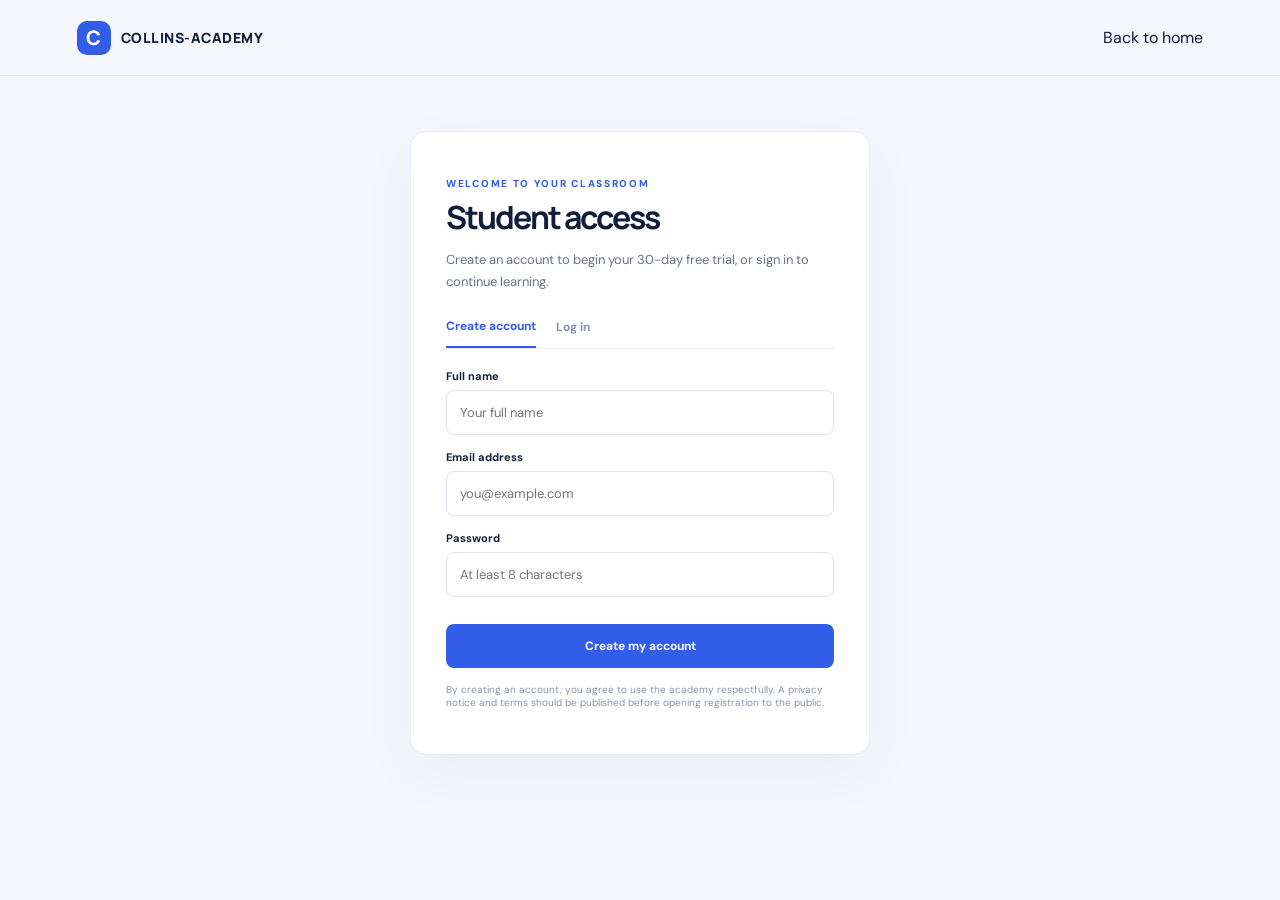
==== auth.html @ 48eae014 "Add files via upload" ====
<!doctype html>
<html lang="en"><head><meta charset="utf-8"><meta name="viewport" content="width=device-width,initial-scale=1"><title>Student access | Collins-Academy</title><link rel="stylesheet" href="styles.css"></head>
<body class="auth-body"><header class="top"><a class="brand" href="index.html"><span class="mark">C</span> COLLINS-ACADEMY</a><a href="index.html">Back to home</a></header>
<main class="auth-wrap"><section class="auth-card"><p class="eyebrow">WELCOME TO YOUR CLASSROOM</p><h1>Student access</h1><p class="muted">Create an account to begin your 30-day free trial, or sign in to continue learning.</p>
<div class="tabs"><button type="button" class="tab active" id="signupTab">Create account</button><button type="button" class="tab" id="loginTab">Log in</button></div>
<form id="signupForm"><label>Full name<input name="fullName" autocomplete="name" required maxlength="80" placeholder="Your full name"></label><label>Email address<input name="email" type="email" autocomplete="email" required placeholder="you@example.com"></label><label>Password<input name="password" type="password" autocomplete="new-password" minlength="8" required placeholder="At least 8 characters"></label><button class="btn wide" type="submit">Create my account</button></form>
<form id="loginForm" hidden><label>Email address<input name="email" type="email" autocomplete="email" required placeholder="you@example.com"></label><label>Password<input name="password" type="password" autocomplete="current-password" required placeholder="Your password"></label><button class="btn wide" type="submit">Log in</button></form>
<p class="message" id="message" role="status" aria-live="polite"></p><p class="tiny">By creating an account, you agree to use the academy respectfully. A privacy notice and terms should be published before opening registration to the public.</p></section></main>
<script type="module" src="auth.js"></script></body></html>
---- styles.css ----
@import url('https://fonts.googleapis.com/css2?family=DM+Sans:wght@400;500;600;700&family=Manrope:wght@400;500;600;700;800&display=swap');
:root{--navy:#101d3b;--blue:#315de8;--muted:#68738b;--pale:#f4f7ff;--line:#e7ebf3}*{box-sizing:border-box}body{margin:0;color:var(--navy);font-family:'DM Sans',sans-serif;background:#fff}a{text-decoration:none;color:inherit}.top{height:76px;padding:0 max(6vw,22px);display:flex;align-items:center;justify-content:space-between;border-bottom:1px solid var(--line)}.brand{font:800 14px Manrope;letter-spacing:.5px;display:flex;align-items:center;gap:10px}.mark{background:var(--blue);color:#fff;width:34px;height:34px;border-radius:10px;display:grid;place-items:center;font-size:20px}.top nav{display:flex;align-items:center;gap:26px;font-size:12px;font-weight:700}.btn{display:inline-flex;align-items:center;justify-content:center;border:0;border-radius:8px;background:var(--blue);color:#fff;padding:14px 20px;font:700 12px 'DM Sans';cursor:pointer}.btn:hover{background:#244bd0}.btn.small{padding:10px 14px}.btn.secondary{background:#edf1ff;color:var(--blue)}.hero{padding:80px max(8vw,24px);display:grid;grid-template-columns:1fr 1fr;gap:45px;align-items:center;background:linear-gradient(110deg,#fff 50%,#f4f7ff 50%)}.eyebrow{font-size:10px;font-weight:800;letter-spacing:1.7px;color:var(--blue)}h1,h2,h3{font-family:Manrope,sans-serif}h1{font-size:clamp(38px,5vw,60px);line-height:1.12;letter-spacing:-2px;margin:17px 0}.hero h1 em{font-style:normal;color:var(--blue)}.lead{font-size:15px;line-height:1.8;color:var(--muted);max-width:490px;margin-bottom:26px}.hint,.tiny{font-size:10px;color:#8993a6;margin-top:15px}.hero-art{display:grid;place-items:center;min-height:280px}.screen{width:min(100%,410px);height:280px;background:#fff;border-radius:16px;box-shadow:0 25px 65px #1b2c571b;padding:28px 35px;transform:rotate(2deg)}.screen span{font-size:9px;letter-spacing:1.4px;color:#8a95a9}.screen strong{display:block;font:800 38px/1.2 Manrope;margin:30px 0 18px}.screen small{color:var(--muted)}.section{padding:75px max(8vw,24px)}h2{font-size:34px;letter-spacing:-1px;margin:12px 0 28px}.grid{display:grid;grid-template-columns:repeat(4,1fr);gap:16px}.grid article,.course-card{padding:24px;border:1px solid var(--line);border-radius:13px;background:#fff}.grid h3{font-size:18px;margin:20px 0 8px}.grid p,.course-card p{font-size:12px;line-height:1.7;color:var(--muted)}.ico{width:42px;height:42px;border-radius:11px;display:grid;place-items:center;font:800 20px Manrope}.coral{background:#fff0ed;color:#e46d57}.green{background:#e9f8f0;color:#219a65}.blue{background:#edf1ff;color:#315de8}.orange{background:#fff4e8;color:#d9822b}.pricing{margin:0 max(8vw,24px) 70px;padding:36px;background:var(--navy);color:#fff;border-radius:15px;display:flex;align-items:center;justify-content:space-between;gap:20px}.pricing h2{margin:10px 0}.pricing p{color:#c7d0e2;font-size:13px;max-width:520px;line-height:1.7}.pricing .eyebrow{color:#9bb0ff}.light{background:#fff;color:var(--blue);white-space:nowrap}footer{border-top:1px solid var(--line);padding:24px max(6vw,22px);font-size:10px;color:#8993a6}.auth-body{background:#f5f7fc;min-height:100vh}.auth-wrap{padding:55px 20px;display:grid;place-items:center}.auth-card{background:#fff;border:1px solid var(--line);border-radius:16px;padding:35px;width:min(100%,460px);box-shadow:0 18px 55px #1b2c570c}.auth-card h1{font-size:32px;margin:10px 0}.muted{color:var(--muted);font-size:13px;line-height:1.7}.tabs{display:flex;border-bottom:1px solid var(--line);margin:25px 0 20px;gap:20px}.tab{border:0;background:none;padding:0 0 12px;font:700 12px 'DM Sans';color:#8792a8;cursor:pointer}.tab.active{color:var(--blue);border-bottom:2px solid var(--blue)}label{display:block;font-size:11px;font-weight:700;margin:15px 0}input{display:block;width:100%;padding:13px;border:1px solid #dfe4ef;border-radius:8px;margin-top:7px;font:13px 'DM Sans'}input:focus{outline:2px solid #cbd6ff;border-color:var(--blue)}.wide{width:100%;margin-top:12px}.message{font-size:12px;color:var(--blue);line-height:1.6}.dash{max-width:1050px;margin:auto;padding:55px 24px}.dash-head{display:flex;justify-content:space-between;align-items:center;gap:20px}.dash-head h1{font-size:38px;margin:10px 0}.trial-box{padding:18px 22px;border-radius:12px;background:#edf1ff;min-width:190px}.trial-box span,.trial-box small{display:block;font-size:9px;letter-spacing:1px;color:#7180a7}.trial-box strong{display:block;font:800 19px Manrope;margin:8px 0}.trial-box small{letter-spacing:0}.dash-title{font-size:23px;margin:45px 0 20px}.dash .grid{grid-template-columns:repeat(2,1fr)}.course-card h3{margin:0 0 10px}.course-card a{display:inline-block;color:var(--blue);font-size:11px;font-weight:800;margin-top:8px}.notice{background:#fff3e8;color:#94500c;padding:16px;border-radius:9px;font-size:12px;margin-top:25px}.progress-panel{margin-top:30px;padding:24px;border:1px solid var(--line);border-radius:12px}.progress-panel h2{font-size:19px;margin:0}.progress-track{height:8px;background:#edf0f6;border-radius:20px;overflow:hidden}.progress-track div{height:100%;background:var(--blue);width:0}.lesson-list{display:grid;gap:15px;margin-top:25px}.lesson{padding:23px;border:1px solid var(--line);border-radius:12px}.lesson h3{font-size:17px;margin:0}.lesson p{font-size:13px;line-height:1.8;color:var(--muted);white-space:pre-wrap}.lesson button{margin-top:8px}@media(max-width:760px){.hero{grid-template-columns:1fr;padding:55px 24px}.grid{grid-template-columns:repeat(2,1fr)}.pricing{align-items:flex-start;flex-direction:column}.dash-head{align-items:flex-start;flex-direction:column}}@media(max-width:520px){.top nav{gap:12px}.top nav>a:not(.btn){display:none}.section{padding:55px 22px}.grid,.dash .grid{grid-template-columns:1fr}.auth-card{padding:25px}.dash-head h1{font-size:31px}.trial-box{width:100%}.pricing{margin:0 20px 55px;padding:26px}}
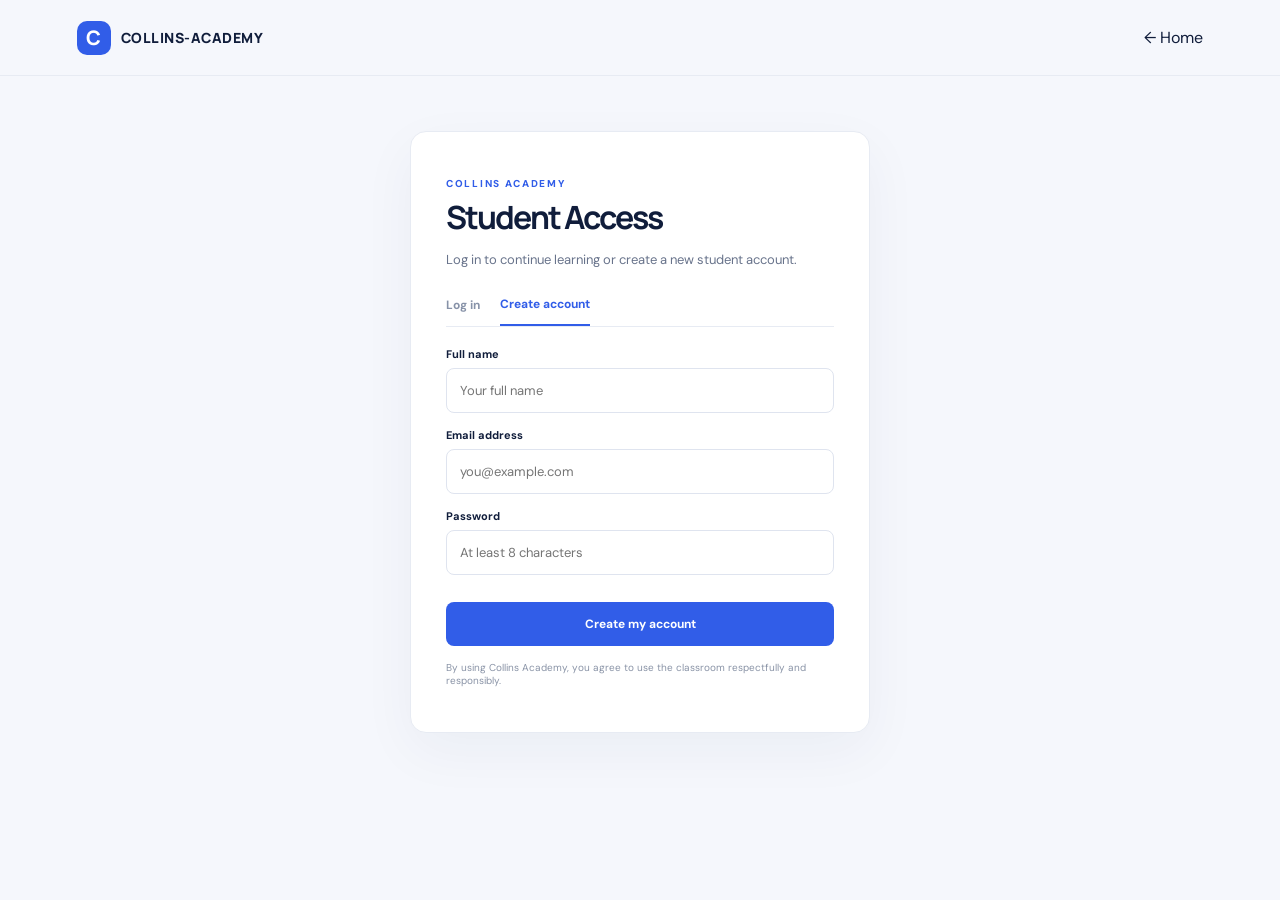
==== commit 368f5df4: "Revise auth.html for improved structure and content Updated the HTML structure and content for the a" ====
--- a/auth.html
+++ b/auth.html
@@ -1,9 +1,211 @@
-<!doctype html>
-<html lang="en"><head><meta charset="utf-8"><meta name="viewport" content="width=device-width,initial-scale=1"><title>Student access | Collins-Academy</title><link rel="stylesheet" href="styles.css"></head>
-<body class="auth-body"><header class="top"><a class="brand" href="index.html"><span class="mark">C</span> COLLINS-ACADEMY</a><a href="index.html">Back to home</a></header>
-<main class="auth-wrap"><section class="auth-card"><p class="eyebrow">WELCOME TO YOUR CLASSROOM</p><h1>Student access</h1><p class="muted">Create an account to begin your 30-day free trial, or sign in to continue learning.</p>
-<div class="tabs"><button type="button" class="tab active" id="signupTab">Create account</button><button type="button" class="tab" id="loginTab">Log in</button></div>
-<form id="signupForm"><label>Full name<input name="fullName" autocomplete="name" required maxlength="80" placeholder="Your full name"></label><label>Email address<input name="email" type="email" autocomplete="email" required placeholder="you@example.com"></label><label>Password<input name="password" type="password" autocomplete="new-password" minlength="8" required placeholder="At least 8 characters"></label><button class="btn wide" type="submit">Create my account</button></form>
-<form id="loginForm" hidden><label>Email address<input name="email" type="email" autocomplete="email" required placeholder="you@example.com"></label><label>Password<input name="password" type="password" autocomplete="current-password" required placeholder="Your password"></label><button class="btn wide" type="submit">Log in</button></form>
-<p class="message" id="message" role="status" aria-live="polite"></p><p class="tiny">By creating an account, you agree to use the academy respectfully. A privacy notice and terms should be published before opening registration to the public.</p></section></main>
-<script type="module" src="auth.js"></script></body></html>+<!DOCTYPE html>
+<html lang="en">
+
+<head>
+  <meta charset="UTF-8">
+  <meta
+    name="viewport"
+    content="width=device-width, initial-scale=1.0"
+  >
+
+  <title>Student Login | Collins Academy</title>
+
+  <meta
+    name="description"
+    content="Log in to your Collins Academy classroom."
+  >
+
+  <link rel="stylesheet" href="styles.css">
+</head>
+
+<body class="auth-body">
+
+  <header class="top">
+
+    <a href="index.html" class="brand">
+      <span class="mark">C</span>
+      COLLINS-ACADEMY
+    </a>
+
+    <a href="index.html">
+      ← Home
+    </a>
+
+  </header>
+
+
+  <main class="auth-wrap">
+
+    <section class="auth-card">
+
+      <p class="eyebrow">
+        COLLINS ACADEMY
+      </p>
+
+      <h1>Student Access</h1>
+
+      <p class="muted">
+        Log in to continue learning or create a new student account.
+      </p>
+
+
+      <!-- TABS -->
+
+      <div class="tabs">
+
+        <button
+          type="button"
+          class="tab"
+          id="loginTab"
+        >
+          Log in
+        </button>
+
+        <button
+          type="button"
+          class="tab active"
+          id="signupTab"
+        >
+          Create account
+        </button>
+
+      </div>
+
+
+      <!-- LOGIN FORM -->
+
+      <form id="loginForm" hidden>
+
+        <label for="loginEmail">
+          Email address
+
+          <input
+            id="loginEmail"
+            name="email"
+            type="email"
+            autocomplete="email"
+            required
+            placeholder="you@example.com"
+          >
+
+        </label>
+
+
+        <label for="loginPassword">
+          Password
+
+          <input
+            id="loginPassword"
+            name="password"
+            type="password"
+            autocomplete="current-password"
+            required
+            placeholder="Your password"
+          >
+
+        </label>
+
+
+        <button
+          class="btn wide"
+          type="submit"
+          id="loginButton"
+        >
+          Log in
+        </button>
+
+      </form>
+
+
+      <!-- SIGNUP FORM -->
+
+      <form id="signupForm">
+
+        <label for="fullName">
+          Full name
+
+          <input
+            id="fullName"
+            name="fullName"
+            type="text"
+            autocomplete="name"
+            maxlength="80"
+            required
+            placeholder="Your full name"
+          >
+
+        </label>
+
+
+        <label for="signupEmail">
+          Email address
+
+          <input
+            id="signupEmail"
+            name="email"
+            type="email"
+            autocomplete="email"
+            required
+            placeholder="you@example.com"
+          >
+
+        </label>
+
+
+        <label for="signupPassword">
+          Password
+
+          <input
+            id="signupPassword"
+            name="password"
+            type="password"
+            autocomplete="new-password"
+            minlength="8"
+            required
+            placeholder="At least 8 characters"
+          >
+
+        </label>
+
+
+        <button
+          class="btn wide"
+          type="submit"
+          id="signupButton"
+        >
+          Create my account
+        </button>
+
+      </form>
+
+
+      <!-- MESSAGE -->
+
+      <p
+        class="message"
+        id="message"
+        role="status"
+        aria-live="polite"
+      ></p>
+
+
+      <p class="tiny">
+        By using Collins Academy, you agree to use the classroom
+        respectfully and responsibly.
+      </p>
+
+    </section>
+
+  </main>
+
+
+  <!-- IMPORTANT: cache-busting version -->
+
+  <script
+    type="module"
+    src="auth.js?v=4"
+  ></script>
+
+</body>
+
+</html>
--- a/styles.css
+++ b/styles.css
@@ -1,2 +1,38 @@
 @import url('https://fonts.googleapis.com/css2?family=DM+Sans:wght@400;500;600;700&family=Manrope:wght@400;500;600;700;800&display=swap');
 :root{--navy:#101d3b;--blue:#315de8;--muted:#68738b;--pale:#f4f7ff;--line:#e7ebf3}*{box-sizing:border-box}body{margin:0;color:var(--navy);font-family:'DM Sans',sans-serif;background:#fff}a{text-decoration:none;color:inherit}.top{height:76px;padding:0 max(6vw,22px);display:flex;align-items:center;justify-content:space-between;border-bottom:1px solid var(--line)}.brand{font:800 14px Manrope;letter-spacing:.5px;display:flex;align-items:center;gap:10px}.mark{background:var(--blue);color:#fff;width:34px;height:34px;border-radius:10px;display:grid;place-items:center;font-size:20px}.top nav{display:flex;align-items:center;gap:26px;font-size:12px;font-weight:700}.btn{display:inline-flex;align-items:center;justify-content:center;border:0;border-radius:8px;background:var(--blue);color:#fff;padding:14px 20px;font:700 12px 'DM Sans';cursor:pointer}.btn:hover{background:#244bd0}.btn.small{padding:10px 14px}.btn.secondary{background:#edf1ff;color:var(--blue)}.hero{padding:80px max(8vw,24px);display:grid;grid-template-columns:1fr 1fr;gap:45px;align-items:center;background:linear-gradient(110deg,#fff 50%,#f4f7ff 50%)}.eyebrow{font-size:10px;font-weight:800;letter-spacing:1.7px;color:var(--blue)}h1,h2,h3{font-family:Manrope,sans-serif}h1{font-size:clamp(38px,5vw,60px);line-height:1.12;letter-spacing:-2px;margin:17px 0}.hero h1 em{font-style:normal;color:var(--blue)}.lead{font-size:15px;line-height:1.8;color:var(--muted);max-width:490px;margin-bottom:26px}.hint,.tiny{font-size:10px;color:#8993a6;margin-top:15px}.hero-art{display:grid;place-items:center;min-height:280px}.screen{width:min(100%,410px);height:280px;background:#fff;border-radius:16px;box-shadow:0 25px 65px #1b2c571b;padding:28px 35px;transform:rotate(2deg)}.screen span{font-size:9px;letter-spacing:1.4px;color:#8a95a9}.screen strong{display:block;font:800 38px/1.2 Manrope;margin:30px 0 18px}.screen small{color:var(--muted)}.section{padding:75px max(8vw,24px)}h2{font-size:34px;letter-spacing:-1px;margin:12px 0 28px}.grid{display:grid;grid-template-columns:repeat(4,1fr);gap:16px}.grid article,.course-card{padding:24px;border:1px solid var(--line);border-radius:13px;background:#fff}.grid h3{font-size:18px;margin:20px 0 8px}.grid p,.course-card p{font-size:12px;line-height:1.7;color:var(--muted)}.ico{width:42px;height:42px;border-radius:11px;display:grid;place-items:center;font:800 20px Manrope}.coral{background:#fff0ed;color:#e46d57}.green{background:#e9f8f0;color:#219a65}.blue{background:#edf1ff;color:#315de8}.orange{background:#fff4e8;color:#d9822b}.pricing{margin:0 max(8vw,24px) 70px;padding:36px;background:var(--navy);color:#fff;border-radius:15px;display:flex;align-items:center;justify-content:space-between;gap:20px}.pricing h2{margin:10px 0}.pricing p{color:#c7d0e2;font-size:13px;max-width:520px;line-height:1.7}.pricing .eyebrow{color:#9bb0ff}.light{background:#fff;color:var(--blue);white-space:nowrap}footer{border-top:1px solid var(--line);padding:24px max(6vw,22px);font-size:10px;color:#8993a6}.auth-body{background:#f5f7fc;min-height:100vh}.auth-wrap{padding:55px 20px;display:grid;place-items:center}.auth-card{background:#fff;border:1px solid var(--line);border-radius:16px;padding:35px;width:min(100%,460px);box-shadow:0 18px 55px #1b2c570c}.auth-card h1{font-size:32px;margin:10px 0}.muted{color:var(--muted);font-size:13px;line-height:1.7}.tabs{display:flex;border-bottom:1px solid var(--line);margin:25px 0 20px;gap:20px}.tab{border:0;background:none;padding:0 0 12px;font:700 12px 'DM Sans';color:#8792a8;cursor:pointer}.tab.active{color:var(--blue);border-bottom:2px solid var(--blue)}label{display:block;font-size:11px;font-weight:700;margin:15px 0}input{display:block;width:100%;padding:13px;border:1px solid #dfe4ef;border-radius:8px;margin-top:7px;font:13px 'DM Sans'}input:focus{outline:2px solid #cbd6ff;border-color:var(--blue)}.wide{width:100%;margin-top:12px}.message{font-size:12px;color:var(--blue);line-height:1.6}.dash{max-width:1050px;margin:auto;padding:55px 24px}.dash-head{display:flex;justify-content:space-between;align-items:center;gap:20px}.dash-head h1{font-size:38px;margin:10px 0}.trial-box{padding:18px 22px;border-radius:12px;background:#edf1ff;min-width:190px}.trial-box span,.trial-box small{display:block;font-size:9px;letter-spacing:1px;color:#7180a7}.trial-box strong{display:block;font:800 19px Manrope;margin:8px 0}.trial-box small{letter-spacing:0}.dash-title{font-size:23px;margin:45px 0 20px}.dash .grid{grid-template-columns:repeat(2,1fr)}.course-card h3{margin:0 0 10px}.course-card a{display:inline-block;color:var(--blue);font-size:11px;font-weight:800;margin-top:8px}.notice{background:#fff3e8;color:#94500c;padding:16px;border-radius:9px;font-size:12px;margin-top:25px}.progress-panel{margin-top:30px;padding:24px;border:1px solid var(--line);border-radius:12px}.progress-panel h2{font-size:19px;margin:0}.progress-track{height:8px;background:#edf0f6;border-radius:20px;overflow:hidden}.progress-track div{height:100%;background:var(--blue);width:0}.lesson-list{display:grid;gap:15px;margin-top:25px}.lesson{padding:23px;border:1px solid var(--line);border-radius:12px}.lesson h3{font-size:17px;margin:0}.lesson p{font-size:13px;line-height:1.8;color:var(--muted);white-space:pre-wrap}.lesson button{margin-top:8px}@media(max-width:760px){.hero{grid-template-columns:1fr;padding:55px 24px}.grid{grid-template-columns:repeat(2,1fr)}.pricing{align-items:flex-start;flex-direction:column}.dash-head{align-items:flex-start;flex-direction:column}}@media(max-width:520px){.top nav{gap:12px}.top nav>a:not(.btn){display:none}.section{padding:55px 22px}.grid,.dash .grid{grid-template-columns:1fr}.auth-card{padding:25px}.dash-head h1{font-size:31px}.trial-box{width:100%}.pricing{margin:0 20px 55px;padding:26px}}
+.video-wrap {
+  position: relative;
+  width: 100%;
+  aspect-ratio: 16 / 9;
+  margin: 18px 0 24px;
+  overflow: hidden;
+  border-radius: 14px;
+  background: #111;
+}
+
+.video-wrap iframe {
+  width: 100%;
+  height: 100%;
+  border: 0;
+}
+
+.lesson {
+  margin-bottom: 32px;
+}
+
+.lesson h3 {
+  margin-bottom: 10px;
+}
+
+.lesson h4 {
+  margin-top: 20px;
+  margin-bottom: 8px;
+}
+
+.lesson p {
+  line-height: 1.7;
+}
+
+.btn.small {
+  margin-top: 12px;
+}
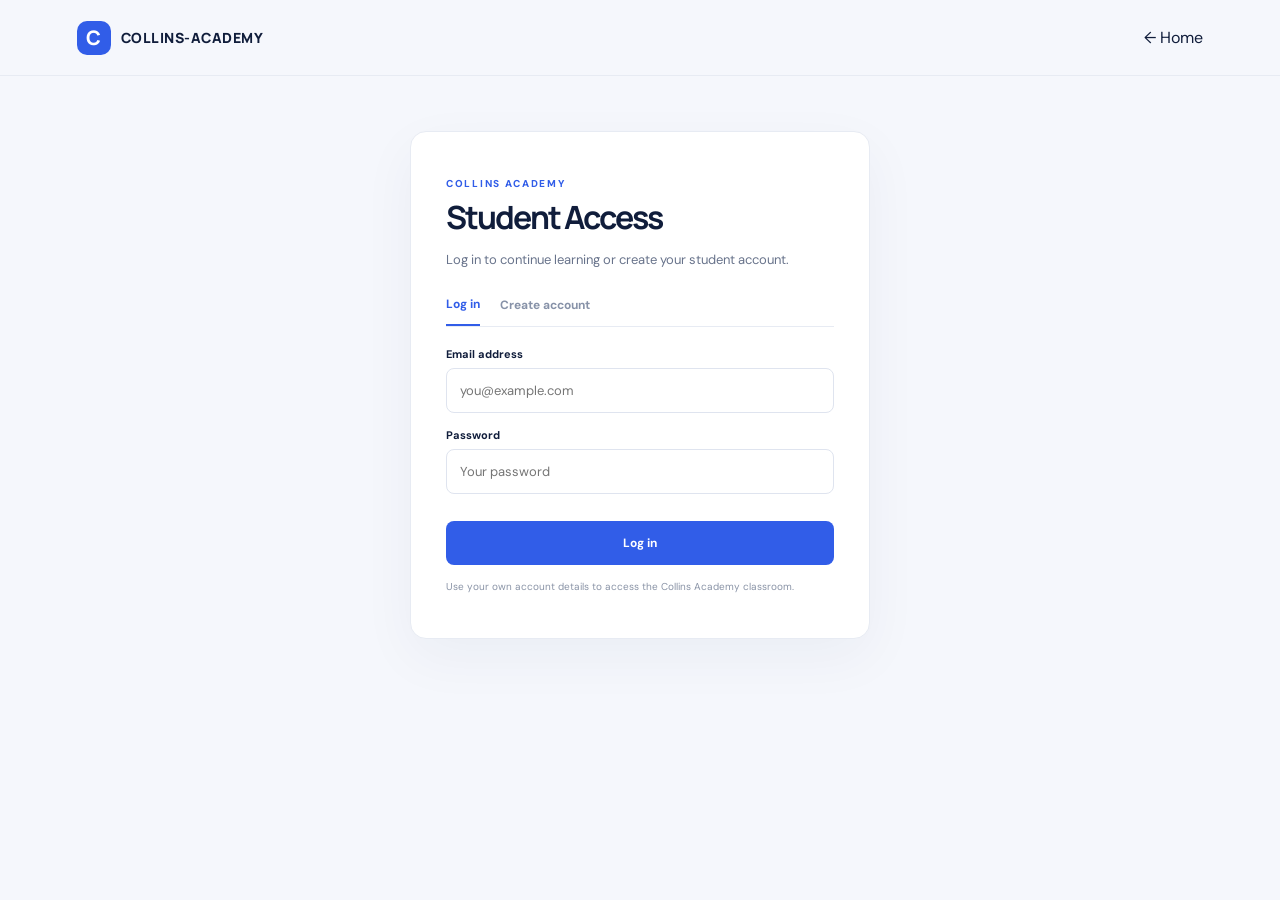
==== commit 242fe7ae: "Update auth.html" ====
--- a/auth.html
+++ b/auth.html
@@ -3,17 +3,9 @@
 
 <head>
   <meta charset="UTF-8">
-  <meta
-    name="viewport"
-    content="width=device-width, initial-scale=1.0"
-  >
+  <meta name="viewport" content="width=device-width, initial-scale=1.0">
 
-  <title>Student Login | Collins Academy</title>
-
-  <meta
-    name="description"
-    content="Log in to your Collins Academy classroom."
-  >
+  <title>Student Access | Collins Academy</title>
 
   <link rel="stylesheet" href="styles.css">
 </head>
@@ -45,17 +37,15 @@
       <h1>Student Access</h1>
 
       <p class="muted">
-        Log in to continue learning or create a new student account.
+        Log in to continue learning or create your student account.
       </p>
 
-
-      <!-- TABS -->
 
       <div class="tabs">
 
         <button
           type="button"
-          class="tab"
+          class="tab active"
           id="loginTab"
         >
           Log in
@@ -63,7 +53,7 @@
 
         <button
           type="button"
-          class="tab active"
+          class="tab"
           id="signupTab"
         >
           Create account
@@ -72,9 +62,9 @@
       </div>
 
 
-      <!-- LOGIN FORM -->
+      <!-- LOGIN -->
 
-      <form id="loginForm" hidden>
+      <form id="loginForm">
 
         <label for="loginEmail">
           Email address
@@ -87,7 +77,6 @@
             required
             placeholder="you@example.com"
           >
-
         </label>
 
 
@@ -102,7 +91,6 @@
             required
             placeholder="Your password"
           >
-
         </label>
 
 
@@ -117,9 +105,9 @@
       </form>
 
 
-      <!-- SIGNUP FORM -->
+      <!-- SIGN UP -->
 
-      <form id="signupForm">
+      <form id="signupForm" hidden>
 
         <label for="fullName">
           Full name
@@ -128,12 +116,11 @@
             id="fullName"
             name="fullName"
             type="text"
+            maxlength="80"
             autocomplete="name"
-            maxlength="80"
             required
             placeholder="Your full name"
           >
-
         </label>
 
 
@@ -148,7 +135,6 @@
             required
             placeholder="you@example.com"
           >
-
         </label>
 
 
@@ -159,12 +145,11 @@
             id="signupPassword"
             name="password"
             type="password"
+            minlength="8"
             autocomplete="new-password"
-            minlength="8"
             required
             placeholder="At least 8 characters"
           >
-
         </label>
 
 
@@ -179,19 +164,16 @@
       </form>
 
 
-      <!-- MESSAGE -->
-
       <p
+        id="message"
         class="message"
-        id="message"
         role="status"
         aria-live="polite"
       ></p>
 
 
       <p class="tiny">
-        By using Collins Academy, you agree to use the classroom
-        respectfully and responsibly.
+        Use your own account details to access the Collins Academy classroom.
       </p>
 
     </section>
@@ -199,11 +181,9 @@
   </main>
 
 
-  <!-- IMPORTANT: cache-busting version -->
-
   <script
     type="module"
-    src="auth.js?v=4"
+    src="auth.js?v=10"
   ></script>
 
 </body>
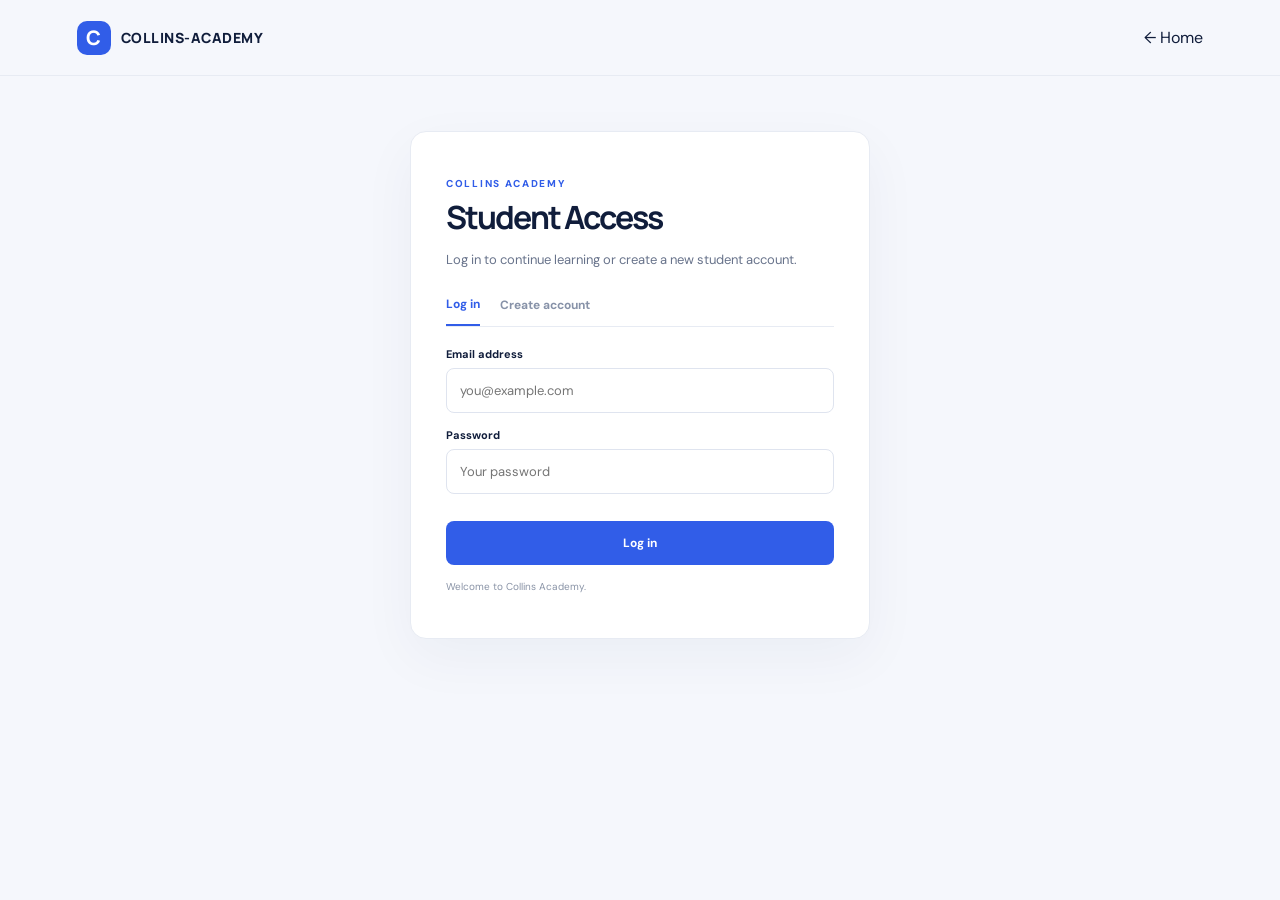
==== commit 67653f1d: "Update auth.html" ====
--- a/auth.html
+++ b/auth.html
@@ -5,7 +5,7 @@
   <meta charset="UTF-8">
   <meta name="viewport" content="width=device-width, initial-scale=1.0">
 
-  <title>Student Access | Collins Academy</title>
+  <title>Student Login | Collins Academy</title>
 
   <link rel="stylesheet" href="styles.css">
 </head>
@@ -19,9 +19,7 @@
       COLLINS-ACADEMY
     </a>
 
-    <a href="index.html">
-      ← Home
-    </a>
+    <a href="index.html">← Home</a>
 
   </header>
 
@@ -30,14 +28,12 @@
 
     <section class="auth-card">
 
-      <p class="eyebrow">
-        COLLINS ACADEMY
-      </p>
+      <p class="eyebrow">COLLINS ACADEMY</p>
 
       <h1>Student Access</h1>
 
       <p class="muted">
-        Log in to continue learning or create your student account.
+        Log in to continue learning or create a new student account.
       </p>
 
 
@@ -62,11 +58,11 @@
       </div>
 
 
-      <!-- LOGIN -->
+      <!-- LOGIN FORM -->
 
       <form id="loginForm">
 
-        <label for="loginEmail">
+        <label>
           Email address
 
           <input
@@ -77,10 +73,11 @@
             required
             placeholder="you@example.com"
           >
+
         </label>
 
 
-        <label for="loginPassword">
+        <label>
           Password
 
           <input
@@ -91,6 +88,7 @@
             required
             placeholder="Your password"
           >
+
         </label>
 
 
@@ -105,40 +103,40 @@
       </form>
 
 
-      <!-- SIGN UP -->
+      <!-- CREATE ACCOUNT FORM -->
 
       <form id="signupForm" hidden>
 
-        <label for="fullName">
+        <label>
           Full name
 
           <input
             id="fullName"
             name="fullName"
             type="text"
+            required
             maxlength="80"
-            autocomplete="name"
-            required
             placeholder="Your full name"
           >
+
         </label>
 
 
-        <label for="signupEmail">
+        <label>
           Email address
 
           <input
             id="signupEmail"
             name="email"
             type="email"
-            autocomplete="email"
             required
             placeholder="you@example.com"
           >
+
         </label>
 
 
-        <label for="signupPassword">
+        <label>
           Password
 
           <input
@@ -146,10 +144,10 @@
             name="password"
             type="password"
             minlength="8"
-            autocomplete="new-password"
             required
             placeholder="At least 8 characters"
           >
+
         </label>
 
 
@@ -173,7 +171,7 @@
 
 
       <p class="tiny">
-        Use your own account details to access the Collins Academy classroom.
+        Welcome to Collins Academy.
       </p>
 
     </section>
@@ -183,7 +181,7 @@
 
   <script
     type="module"
-    src="auth.js?v=10"
+    src="auth.js?v=11"
   ></script>
 
 </body>
